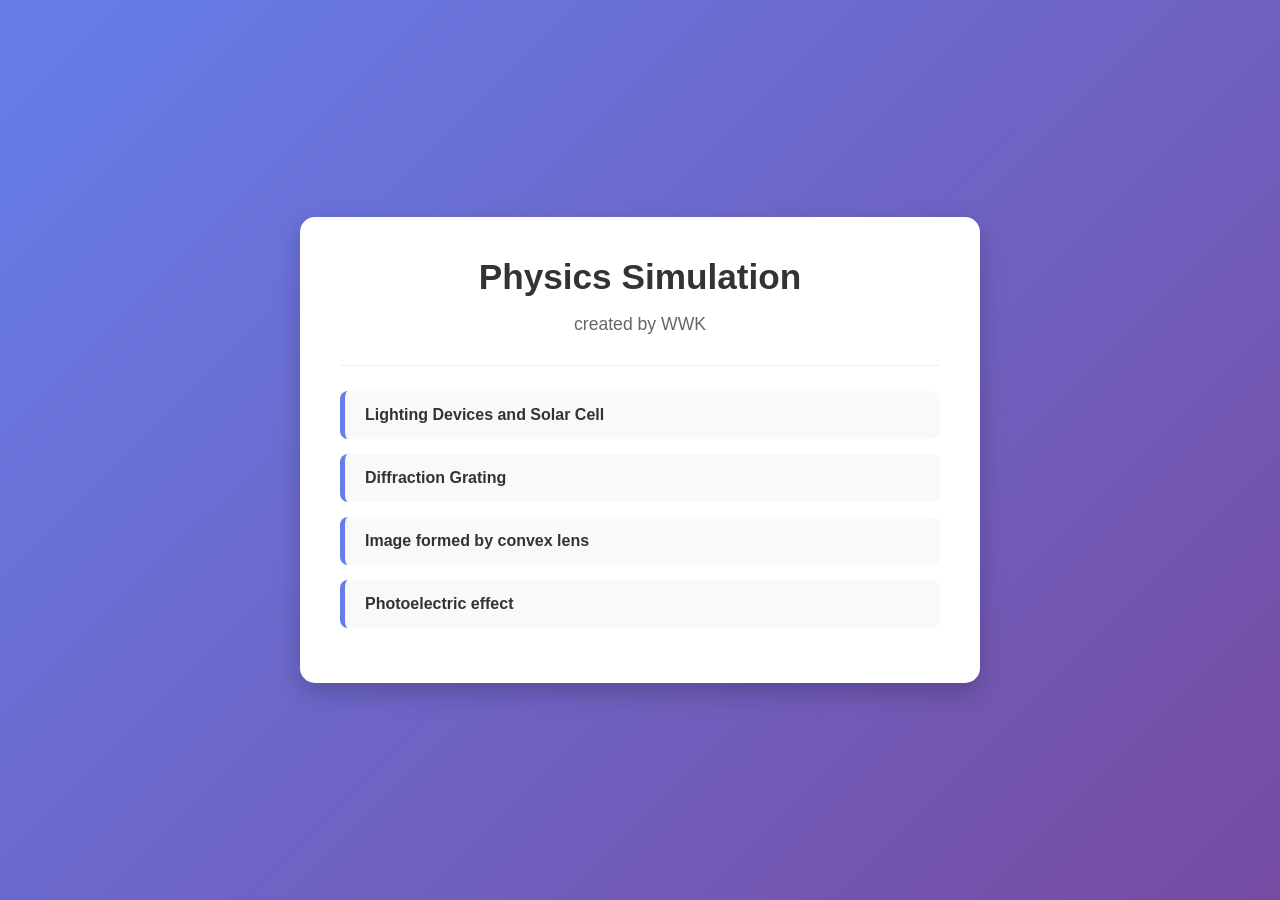
==== index.html @ 0471725a "Add lighting devices simulation to homepage" ====
<!DOCTYPE html>
<html>
<head>
    <meta charset="UTF-8">
    <meta name="viewport" content="width=device-width, initial-scale=1.0">
    <title>Physics Simulation by WWK</title>
    <style>
        /* 1. GLOBAL STYLES: Sets the font and background */
        body {
            font-family: 'Segoe UI', Tahoma, Geneva, Verdana, sans-serif; /* Modern font */
            margin: 0;
            padding: 0;
            /* A professional gradient background (Blue to Purple) */
            background: linear-gradient(135deg, #667eea 0%, #764ba2 100%);
            min-height: 100vh; /* Ensures bg covers whole screen */
            display: flex;
            justify-content: center;
            align-items: center;
        }

        /* 2. THE CONTAINER: The white box in the middle */
        .container {
            background-color: #ffffff;
            width: 90%;
            max-width: 600px; /* Keeps it from getting too wide on big screens */
            padding: 40px;
            border-radius: 15px; /* Rounded corners */
            box-shadow: 0 10px 25px rgba(0,0,0,0.2); /* Drop shadow for depth */
            text-align: center;
        }

        /* 3. TYPOGRAPHY */
        h1 {
            color: #333;
            margin-top: 0;
            font-size: 2.2em;
            margin-bottom: 10px;
        }
        
        .subtitle {
            color: #666;
            font-size: 1.1em;
            margin-bottom: 30px;
        }

        /* 4. BUTTON LINKS: Making the links look professional */
        .link-card {
            display: block; /* Makes the whole area clickable */
            background-color: #f8f9fa; /* Light grey background */
            color: #333; /* Dark text */
            padding: 15px 20px;
            margin-bottom: 15px;
            border-radius: 8px;
            text-decoration: none; /* Removes the underline */
            font-weight: 600;
            transition: all 0.3s ease; /* Smooth animation */
            border-left: 5px solid #667eea; /* A colorful accent strip on the left */
            text-align: left;
        }

        /* 5. HOVER EFFECT: What happens when mouse goes over link */
        .link-card:hover {
            background-color: #667eea; /* Turns blue/purple */
            color: white; /* Text turns white */
            transform: translateY(-3px); /* Moves up slightly */
            box-shadow: 0 5px 15px rgba(102, 126, 234, 0.4);
        }

        /* Optional: Style for a banner image */
        .banner-img {
            width: 100%;
            border-radius: 10px;
            margin-bottom: 20px;
        }
    </style>
</head>
<body>

    <div class="container">
        <h1>Physics Simulation</h1>
        <p class="subtitle">created by WWK</p>
        
        <hr style="border: 0; height: 1px; background: #eee; margin-bottom: 25px;">


        <a href="HKDSE_Electric_Light_Lab.html" class="link-card">
            Lighting Devices and Solar Cell
        </a>

        <a href="WWK_Diffraction-Grating.html" class="link-card">
            Diffraction Grating
        </a>
        
        <a href="WWK_Image-formed-by-convex lens.html" class="link-card">
            Image formed by convex lens
        </a>

        <a href="WWK_Photoelectric effect.html" class="link-card">
            Photoelectric effect
        </a>
           </div>

</body>
</html>
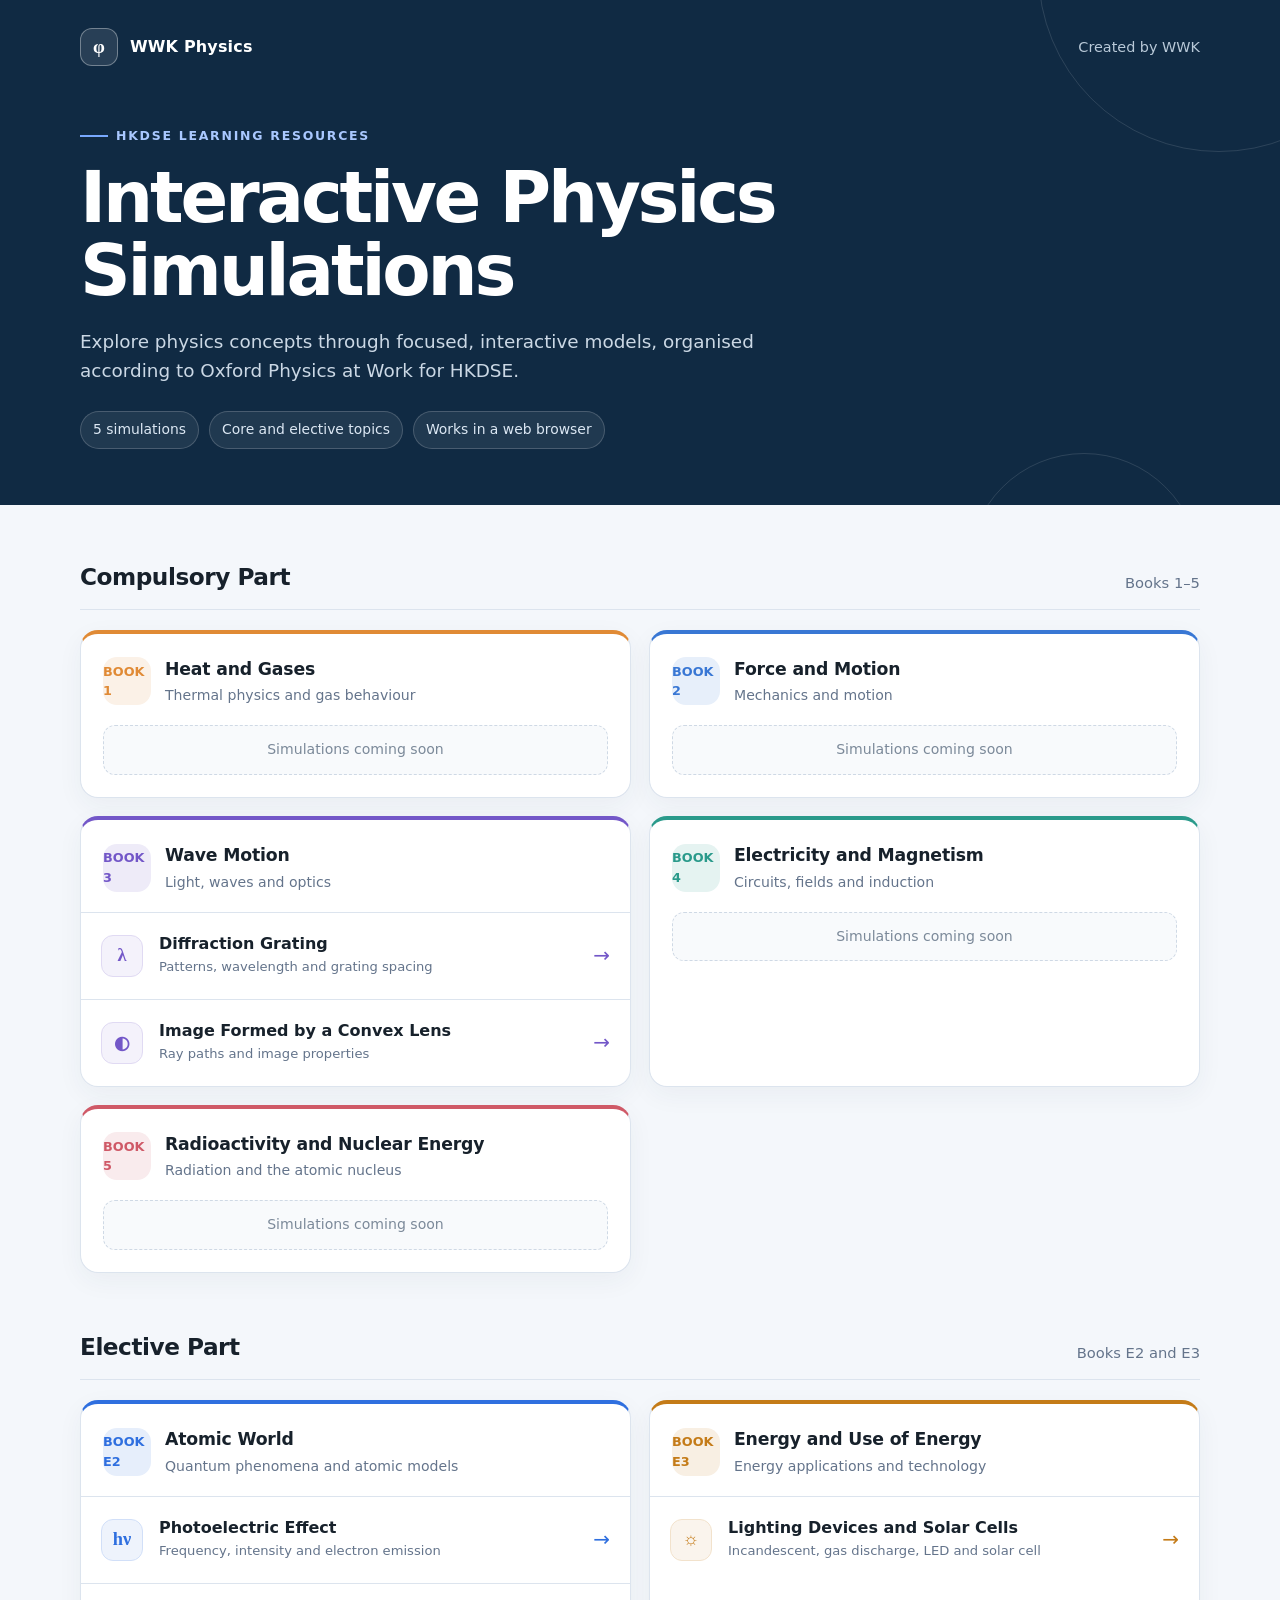
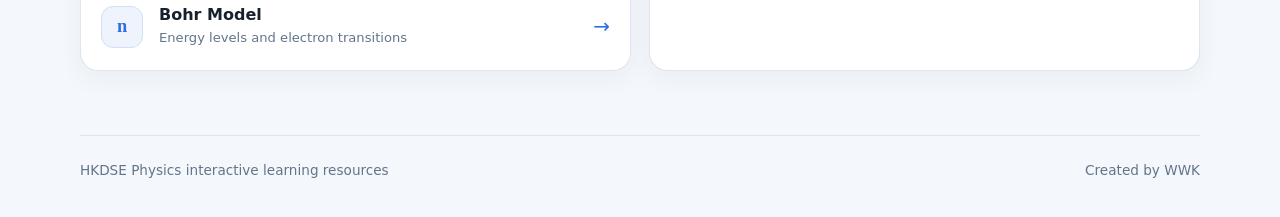
==== commit 22f8531e: "Redesign homepage and organise simulations by HKDSE book" ====
--- a/index.html
+++ b/index.html
@@ -1,104 +1,379 @@
-<!DOCTYPE html>
-<html>
+<!doctype html>
+<html lang="en">
 <head>
-    <meta charset="UTF-8">
-    <meta name="viewport" content="width=device-width, initial-scale=1.0">
-    <title>Physics Simulation by WWK</title>
-    <style>
-        /* 1. GLOBAL STYLES: Sets the font and background */
-        body {
-            font-family: 'Segoe UI', Tahoma, Geneva, Verdana, sans-serif; /* Modern font */
-            margin: 0;
-            padding: 0;
-            /* A professional gradient background (Blue to Purple) */
-            background: linear-gradient(135deg, #667eea 0%, #764ba2 100%);
-            min-height: 100vh; /* Ensures bg covers whole screen */
-            display: flex;
-            justify-content: center;
-            align-items: center;
-        }
-
-        /* 2. THE CONTAINER: The white box in the middle */
-        .container {
-            background-color: #ffffff;
-            width: 90%;
-            max-width: 600px; /* Keeps it from getting too wide on big screens */
-            padding: 40px;
-            border-radius: 15px; /* Rounded corners */
-            box-shadow: 0 10px 25px rgba(0,0,0,0.2); /* Drop shadow for depth */
-            text-align: center;
-        }
-
-        /* 3. TYPOGRAPHY */
-        h1 {
-            color: #333;
-            margin-top: 0;
-            font-size: 2.2em;
-            margin-bottom: 10px;
-        }
-        
-        .subtitle {
-            color: #666;
-            font-size: 1.1em;
-            margin-bottom: 30px;
-        }
-
-        /* 4. BUTTON LINKS: Making the links look professional */
-        .link-card {
-            display: block; /* Makes the whole area clickable */
-            background-color: #f8f9fa; /* Light grey background */
-            color: #333; /* Dark text */
-            padding: 15px 20px;
-            margin-bottom: 15px;
-            border-radius: 8px;
-            text-decoration: none; /* Removes the underline */
-            font-weight: 600;
-            transition: all 0.3s ease; /* Smooth animation */
-            border-left: 5px solid #667eea; /* A colorful accent strip on the left */
-            text-align: left;
-        }
-
-        /* 5. HOVER EFFECT: What happens when mouse goes over link */
-        .link-card:hover {
-            background-color: #667eea; /* Turns blue/purple */
-            color: white; /* Text turns white */
-            transform: translateY(-3px); /* Moves up slightly */
-            box-shadow: 0 5px 15px rgba(102, 126, 234, 0.4);
-        }
-
-        /* Optional: Style for a banner image */
-        .banner-img {
-            width: 100%;
-            border-radius: 10px;
-            margin-bottom: 20px;
-        }
-    </style>
+  <meta charset="utf-8">
+  <meta name="viewport" content="width=device-width, initial-scale=1">
+  <meta name="description" content="Interactive simulations organised according to Oxford Physics at Work for HKDSE.">
+  <meta name="theme-color" content="#102a43">
+  <title>HKDSE Physics Simulations | WWK</title>
+  <style>
+    :root {
+      --navy: #102a43;
+      --blue: #2f6fdf;
+      --ink: #17212b;
+      --muted: #64748b;
+      --line: #dce4ee;
+      --paper: #ffffff;
+      --background: #f4f7fb;
+      --soft-blue: #edf4ff;
+      --radius: 18px;
+    }
+
+    * { box-sizing: border-box; }
+
+    html { scroll-behavior: smooth; }
+
+    body {
+      margin: 0;
+      background: var(--background);
+      color: var(--ink);
+      font-family: Inter, ui-sans-serif, system-ui, -apple-system, BlinkMacSystemFont, "Segoe UI", sans-serif;
+      line-height: 1.55;
+    }
+
+    a { color: inherit; }
+
+    .hero {
+      position: relative;
+      overflow: hidden;
+      background: var(--navy);
+      color: white;
+    }
+
+    .hero::before,
+    .hero::after {
+      content: "";
+      position: absolute;
+      border: 1px solid rgba(255,255,255,.12);
+      border-radius: 50%;
+    }
+
+    .hero::before { width: 360px; height: 360px; right: -120px; top: -210px; }
+    .hero::after { width: 230px; height: 230px; right: 80px; bottom: -180px; }
+
+    .hero-inner,
+    main,
+    footer {
+      width: min(1120px, calc(100% - 40px));
+      margin-inline: auto;
+    }
+
+    .hero-inner { position: relative; padding: 28px 0 56px; }
+
+    .topbar {
+      display: flex;
+      align-items: center;
+      justify-content: space-between;
+      gap: 20px;
+      margin-bottom: 54px;
+    }
+
+    .brand {
+      display: flex;
+      align-items: center;
+      gap: 12px;
+      font-weight: 750;
+      letter-spacing: .01em;
+    }
+
+    .brand-mark {
+      display: grid;
+      width: 38px;
+      height: 38px;
+      place-items: center;
+      border: 1px solid rgba(255,255,255,.35);
+      border-radius: 12px;
+      background: rgba(255,255,255,.1);
+      font: 700 19px Georgia, serif;
+    }
+
+    .author { color: #b9c9d8; font-size: .9rem; }
+
+    .eyebrow {
+      display: inline-flex;
+      align-items: center;
+      gap: 8px;
+      margin: 0 0 16px;
+      color: #a9c8ff;
+      font-size: .78rem;
+      font-weight: 800;
+      letter-spacing: .14em;
+      text-transform: uppercase;
+    }
+
+    .eyebrow::before {
+      content: "";
+      width: 28px;
+      height: 2px;
+      background: #78a9ff;
+    }
+
+    h1 {
+      max-width: 720px;
+      margin: 0;
+      font-size: clamp(2.25rem, 6vw, 4.4rem);
+      line-height: 1.04;
+      letter-spacing: -.045em;
+    }
+
+    .intro {
+      max-width: 680px;
+      margin: 20px 0 0;
+      color: #cbd8e5;
+      font-size: clamp(1rem, 2vw, 1.15rem);
+    }
+
+    .summary {
+      display: flex;
+      flex-wrap: wrap;
+      gap: 10px;
+      margin-top: 26px;
+    }
+
+    .summary span {
+      padding: 7px 12px;
+      border: 1px solid rgba(255,255,255,.18);
+      border-radius: 999px;
+      background: rgba(255,255,255,.07);
+      color: #dce8f4;
+      font-size: .87rem;
+    }
+
+    main { padding: 54px 0 64px; }
+
+    .part + .part { margin-top: 56px; }
+
+    .part-heading {
+      display: flex;
+      align-items: end;
+      justify-content: space-between;
+      gap: 20px;
+      margin-bottom: 20px;
+      padding-bottom: 14px;
+      border-bottom: 1px solid var(--line);
+    }
+
+    .part-heading h2 { margin: 0; font-size: 1.45rem; letter-spacing: -.02em; }
+    .part-heading p { margin: 0; color: var(--muted); font-size: .92rem; }
+
+    .book-grid {
+      display: grid;
+      grid-template-columns: repeat(2, minmax(0, 1fr));
+      gap: 18px;
+    }
+
+    .book {
+      --accent: #8091a5;
+      overflow: hidden;
+      border: 1px solid var(--line);
+      border-top: 4px solid var(--accent);
+      border-radius: var(--radius);
+      background: var(--paper);
+      box-shadow: 0 8px 26px rgba(37, 56, 88, .05);
+    }
+
+    .book[data-book="1"] { --accent: #e08a35; }
+    .book[data-book="2"] { --accent: #3977d4; }
+    .book[data-book="3"] { --accent: #7357c8; }
+    .book[data-book="4"] { --accent: #2a9a8b; }
+    .book[data-book="5"] { --accent: #cf5967; }
+    .book[data-book="E2"] { --accent: #2f6fdf; }
+    .book[data-book="E3"] { --accent: #c47b18; }
+
+    .book-head {
+      display: flex;
+      align-items: center;
+      gap: 14px;
+      padding: 22px 22px 18px;
+    }
+
+    .book-code {
+      display: grid;
+      flex: 0 0 48px;
+      height: 48px;
+      place-items: center;
+      border-radius: 14px;
+      background: color-mix(in srgb, var(--accent) 12%, white);
+      color: var(--accent);
+      font-size: .8rem;
+      font-weight: 850;
+    }
+
+    .book-title { min-width: 0; }
+    .book-title h3 { margin: 0; font-size: 1.08rem; letter-spacing: -.01em; }
+    .book-title p { margin: 3px 0 0; color: var(--muted); font-size: .88rem; }
+
+    .sim-list { display: grid; gap: 1px; background: var(--line); border-top: 1px solid var(--line); }
+
+    .simulation {
+      display: grid;
+      grid-template-columns: 44px 1fr auto;
+      align-items: center;
+      gap: 14px;
+      min-height: 86px;
+      padding: 15px 20px;
+      background: white;
+      text-decoration: none;
+      transition: background .18s ease, color .18s ease;
+    }
+
+    .simulation:hover,
+    .simulation:focus-visible { background: var(--soft-blue); outline: none; }
+
+    .sim-icon {
+      display: grid;
+      width: 42px;
+      height: 42px;
+      place-items: center;
+      border: 1px solid color-mix(in srgb, var(--accent) 22%, white);
+      border-radius: 12px;
+      background: color-mix(in srgb, var(--accent) 8%, white);
+      color: var(--accent);
+      font: 700 1.15rem Georgia, serif;
+    }
+
+    .sim-name { display: block; font-weight: 720; line-height: 1.3; }
+    .sim-note { display: block; margin-top: 3px; color: var(--muted); font-size: .82rem; }
+    .arrow { color: var(--accent); font-size: 1.25rem; transition: transform .18s ease; }
+    .simulation:hover .arrow { transform: translateX(3px); }
+
+    .empty {
+      margin: 0 22px 22px;
+      padding: 13px 15px;
+      border: 1px dashed #cfd9e5;
+      border-radius: 12px;
+      background: #f8fafc;
+      color: #7b8999;
+      font-size: .88rem;
+      text-align: center;
+    }
+
+    footer {
+      display: flex;
+      justify-content: space-between;
+      gap: 20px;
+      padding: 24px 0 36px;
+      border-top: 1px solid var(--line);
+      color: var(--muted);
+      font-size: .85rem;
+    }
+
+    @media (max-width: 720px) {
+      .hero-inner, main, footer { width: min(100% - 28px, 1120px); }
+      .hero-inner { padding-bottom: 42px; }
+      .topbar { margin-bottom: 38px; }
+      .book-grid { grid-template-columns: 1fr; }
+      .part-heading { align-items: start; flex-direction: column; gap: 4px; }
+      footer { flex-direction: column; gap: 4px; }
+    }
+
+    @media (prefers-reduced-motion: reduce) {
+      * { scroll-behavior: auto !important; transition: none !important; }
+    }
+  </style>
 </head>
 <body>
-
-    <div class="container">
-        <h1>Physics Simulation</h1>
-        <p class="subtitle">created by WWK</p>
-        
-        <hr style="border: 0; height: 1px; background: #eee; margin-bottom: 25px;">
-
-
-        <a href="HKDSE_Electric_Light_Lab.html" class="link-card">
-            Lighting Devices and Solar Cell
-        </a>
-
-        <a href="WWK_Diffraction-Grating.html" class="link-card">
-            Diffraction Grating
-        </a>
-        
-        <a href="WWK_Image-formed-by-convex lens.html" class="link-card">
-            Image formed by convex lens
-        </a>
-
-        <a href="WWK_Photoelectric effect.html" class="link-card">
-            Photoelectric effect
-        </a>
-           </div>
-
+  <header class="hero">
+    <div class="hero-inner">
+      <div class="topbar">
+        <div class="brand"><span class="brand-mark">φ</span><span>WWK Physics</span></div>
+        <div class="author">Created by WWK</div>
+      </div>
+      <p class="eyebrow">HKDSE learning resources</p>
+      <h1>Interactive Physics Simulations</h1>
+      <p class="intro">Explore physics concepts through focused, interactive models, organised according to Oxford Physics at Work for HKDSE.</p>
+      <div class="summary" aria-label="Collection summary">
+        <span>5 simulations</span>
+        <span>Core and elective topics</span>
+        <span>Works in a web browser</span>
+      </div>
+    </div>
+  </header>
+
+  <main>
+    <section class="part" aria-labelledby="core-heading">
+      <div class="part-heading">
+        <h2 id="core-heading">Compulsory Part</h2>
+        <p>Books 1–5</p>
+      </div>
+      <div class="book-grid">
+        <article class="book" data-book="1">
+          <div class="book-head"><span class="book-code">BOOK 1</span><div class="book-title"><h3>Heat and Gases</h3><p>Thermal physics and gas behaviour</p></div></div>
+          <p class="empty">Simulations coming soon</p>
+        </article>
+
+        <article class="book" data-book="2">
+          <div class="book-head"><span class="book-code">BOOK 2</span><div class="book-title"><h3>Force and Motion</h3><p>Mechanics and motion</p></div></div>
+          <p class="empty">Simulations coming soon</p>
+        </article>
+
+        <article class="book" data-book="3">
+          <div class="book-head"><span class="book-code">BOOK 3</span><div class="book-title"><h3>Wave Motion</h3><p>Light, waves and optics</p></div></div>
+          <div class="sim-list">
+            <a class="simulation" href="WWK_Diffraction-Grating.html">
+              <span class="sim-icon" aria-hidden="true">λ</span>
+              <span><span class="sim-name">Diffraction Grating</span><span class="sim-note">Patterns, wavelength and grating spacing</span></span>
+              <span class="arrow" aria-hidden="true">→</span>
+            </a>
+            <a class="simulation" href="WWK_Image-formed-by-convex%20lens.html">
+              <span class="sim-icon" aria-hidden="true">◐</span>
+              <span><span class="sim-name">Image Formed by a Convex Lens</span><span class="sim-note">Ray paths and image properties</span></span>
+              <span class="arrow" aria-hidden="true">→</span>
+            </a>
+          </div>
+        </article>
+
+        <article class="book" data-book="4">
+          <div class="book-head"><span class="book-code">BOOK 4</span><div class="book-title"><h3>Electricity and Magnetism</h3><p>Circuits, fields and induction</p></div></div>
+          <p class="empty">Simulations coming soon</p>
+        </article>
+
+        <article class="book" data-book="5">
+          <div class="book-head"><span class="book-code">BOOK 5</span><div class="book-title"><h3>Radioactivity and Nuclear Energy</h3><p>Radiation and the atomic nucleus</p></div></div>
+          <p class="empty">Simulations coming soon</p>
+        </article>
+      </div>
+    </section>
+
+    <section class="part" aria-labelledby="elective-heading">
+      <div class="part-heading">
+        <h2 id="elective-heading">Elective Part</h2>
+        <p>Books E2 and E3</p>
+      </div>
+      <div class="book-grid">
+        <article class="book" data-book="E2">
+          <div class="book-head"><span class="book-code">BOOK E2</span><div class="book-title"><h3>Atomic World</h3><p>Quantum phenomena and atomic models</p></div></div>
+          <div class="sim-list">
+            <a class="simulation" href="WWK_Photoelectric%20effect.html">
+              <span class="sim-icon" aria-hidden="true">hν</span>
+              <span><span class="sim-name">Photoelectric Effect</span><span class="sim-note">Frequency, intensity and electron emission</span></span>
+              <span class="arrow" aria-hidden="true">→</span>
+            </a>
+            <a class="simulation" href="WWK_Bohr%20model.html">
+              <span class="sim-icon" aria-hidden="true">n</span>
+              <span><span class="sim-name">Bohr Model</span><span class="sim-note">Energy levels and electron transitions</span></span>
+              <span class="arrow" aria-hidden="true">→</span>
+            </a>
+          </div>
+        </article>
+
+        <article class="book" data-book="E3">
+          <div class="book-head"><span class="book-code">BOOK E3</span><div class="book-title"><h3>Energy and Use of Energy</h3><p>Energy applications and technology</p></div></div>
+          <div class="sim-list">
+            <a class="simulation" href="HKDSE_Electric_Light_Lab.html">
+              <span class="sim-icon" aria-hidden="true">☼</span>
+              <span><span class="sim-name">Lighting Devices and Solar Cells</span><span class="sim-note">Incandescent, gas discharge, LED and solar cell</span></span>
+              <span class="arrow" aria-hidden="true">→</span>
+            </a>
+          </div>
+        </article>
+      </div>
+    </section>
+  </main>
+
+  <footer>
+    <span>HKDSE Physics interactive learning resources</span>
+    <span>Created by WWK</span>
+  </footer>
 </body>
 </html>
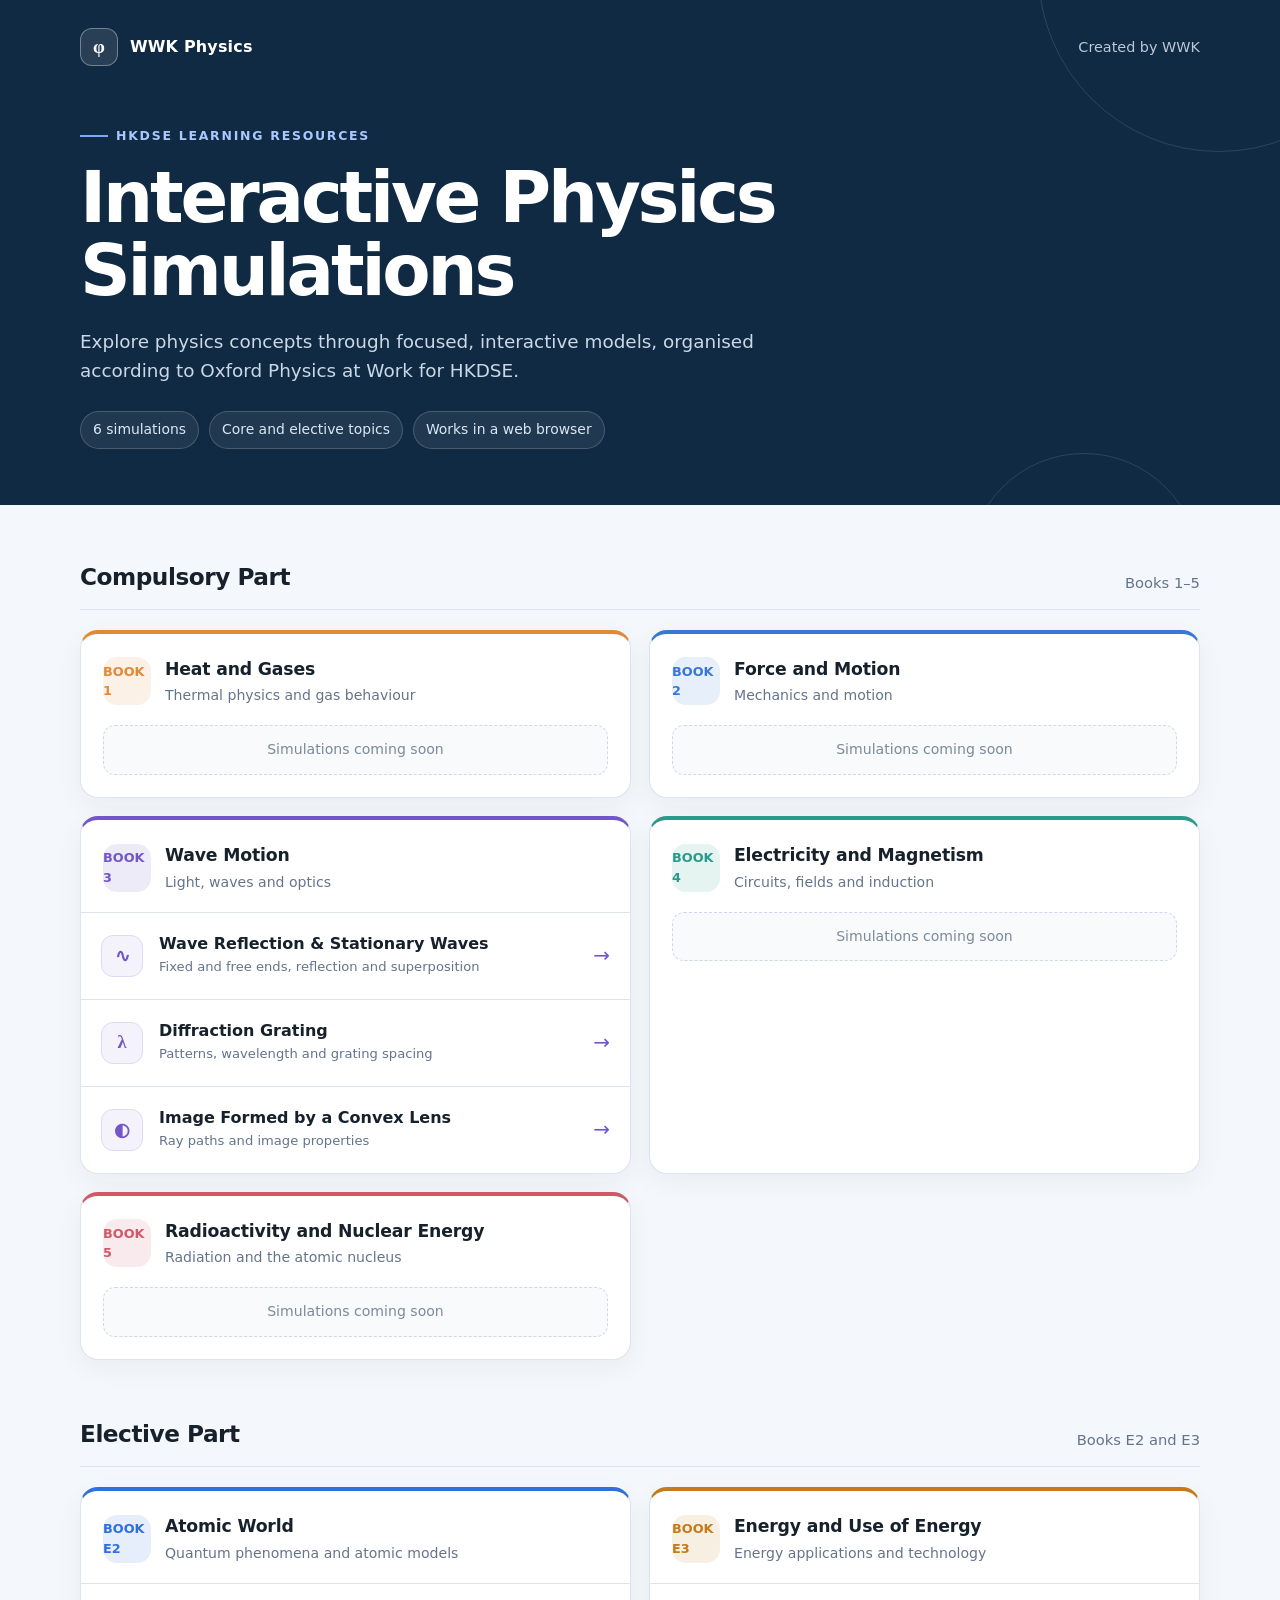
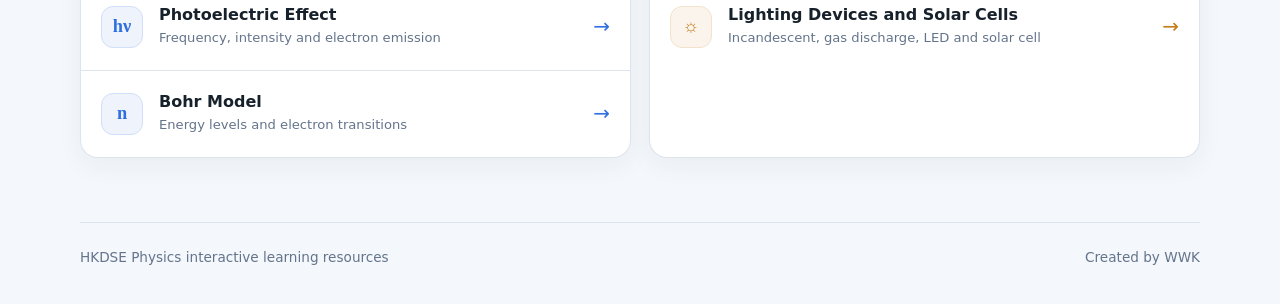
==== commit c6cbb5b5: "Link wave reflection and stationary waves under Wave Motion" ====
--- a/index.html
+++ b/index.html
@@ -283,7 +283,7 @@
       <h1>Interactive Physics Simulations</h1>
       <p class="intro">Explore physics concepts through focused, interactive models, organised according to Oxford Physics at Work for HKDSE.</p>
       <div class="summary" aria-label="Collection summary">
-        <span>5 simulations</span>
+        <span>6 simulations</span>
         <span>Core and elective topics</span>
         <span>Works in a web browser</span>
       </div>
@@ -310,6 +310,11 @@
         <article class="book" data-book="3">
           <div class="book-head"><span class="book-code">BOOK 3</span><div class="book-title"><h3>Wave Motion</h3><p>Light, waves and optics</p></div></div>
           <div class="sim-list">
+            <a class="simulation" href="WWK_Wave-Reflection-and-Stationary-Waves.html">
+              <span class="sim-icon" aria-hidden="true">∿</span>
+              <span><span class="sim-name">Wave Reflection &amp; Stationary Waves</span><span class="sim-note">Fixed and free ends, reflection and superposition</span></span>
+              <span class="arrow" aria-hidden="true">→</span>
+            </a>
             <a class="simulation" href="WWK_Diffraction-Grating.html">
               <span class="sim-icon" aria-hidden="true">λ</span>
               <span><span class="sim-name">Diffraction Grating</span><span class="sim-note">Patterns, wavelength and grating spacing</span></span>
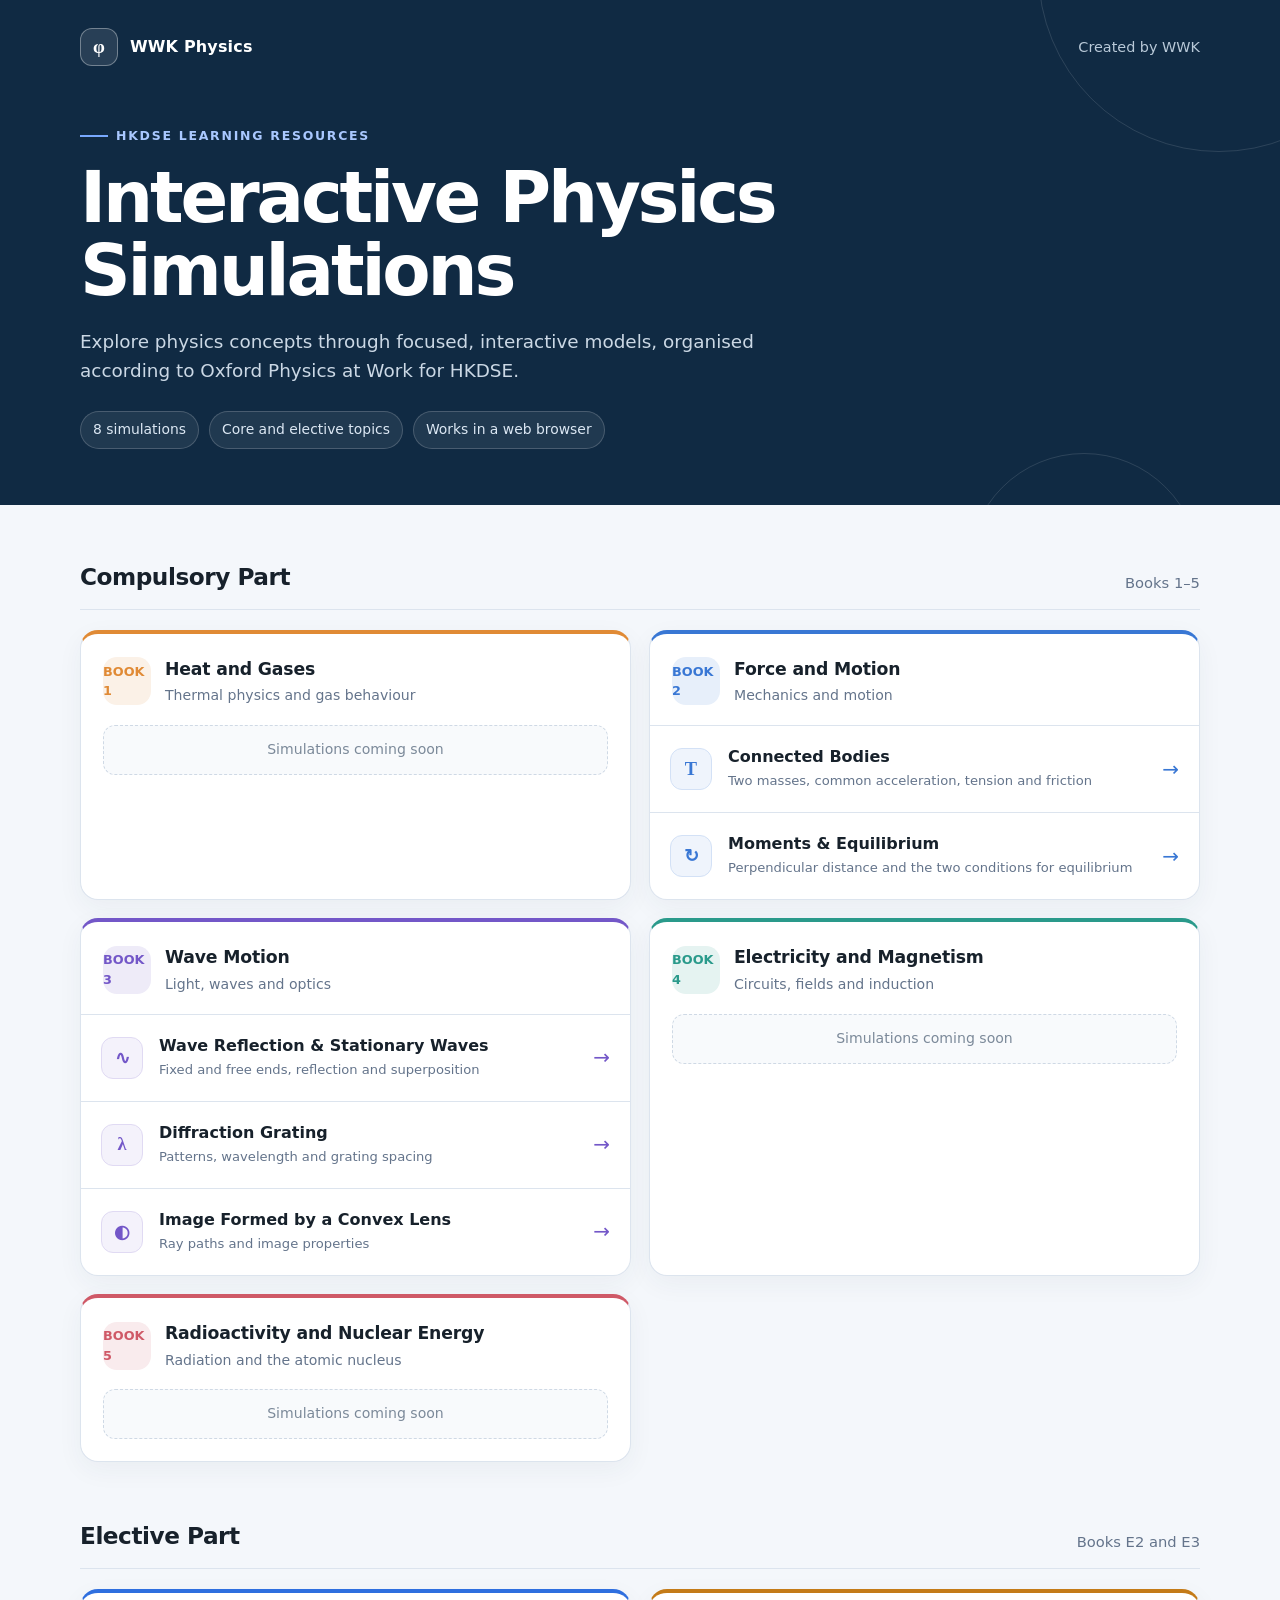
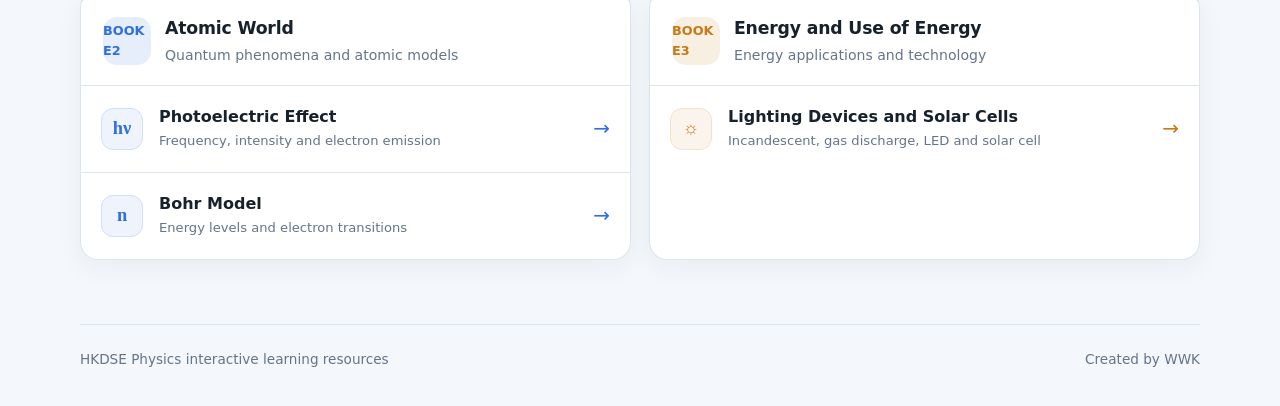
==== commit ab62438c: "Add F.4 connected bodies and moments simulations to Book 2" ====
--- a/index.html
+++ b/index.html
@@ -283,7 +283,7 @@
       <h1>Interactive Physics Simulations</h1>
       <p class="intro">Explore physics concepts through focused, interactive models, organised according to Oxford Physics at Work for HKDSE.</p>
       <div class="summary" aria-label="Collection summary">
-        <span>6 simulations</span>
+        <span>8 simulations</span>
         <span>Core and elective topics</span>
         <span>Works in a web browser</span>
       </div>
@@ -304,7 +304,18 @@
 
         <article class="book" data-book="2">
           <div class="book-head"><span class="book-code">BOOK 2</span><div class="book-title"><h3>Force and Motion</h3><p>Mechanics and motion</p></div></div>
-          <p class="empty">Simulations coming soon</p>
+          <div class="sim-list">
+            <a class="simulation" href="WWK_Connected-Bodies.html">
+              <span class="sim-icon" aria-hidden="true">T</span>
+              <span><span class="sim-name">Connected Bodies</span><span class="sim-note">Two masses, common acceleration, tension and friction</span></span>
+              <span class="arrow" aria-hidden="true">→</span>
+            </a>
+            <a class="simulation" href="WWK_Moments-and-Equilibrium.html">
+              <span class="sim-icon" aria-hidden="true">↻</span>
+              <span><span class="sim-name">Moments &amp; Equilibrium</span><span class="sim-note">Perpendicular distance and the two conditions for equilibrium</span></span>
+              <span class="arrow" aria-hidden="true">→</span>
+            </a>
+          </div>
         </article>
 
         <article class="book" data-book="3">
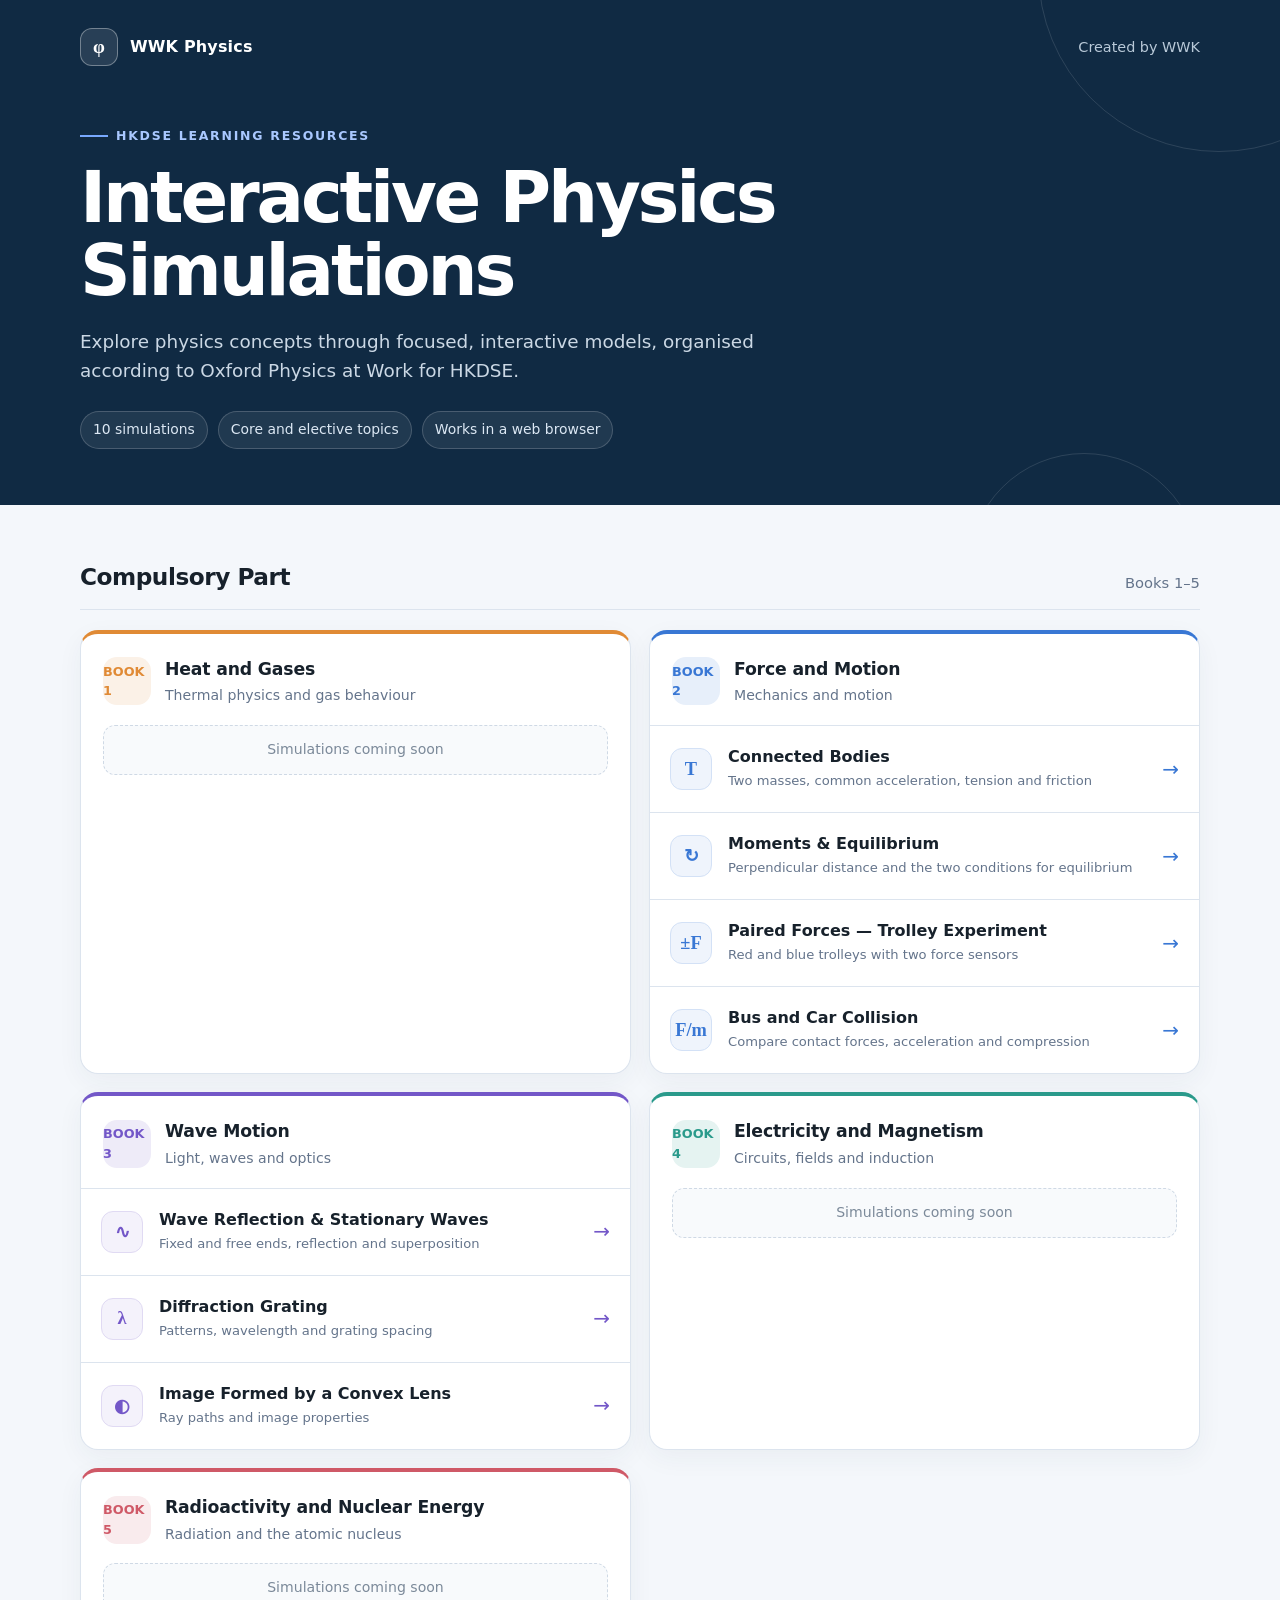
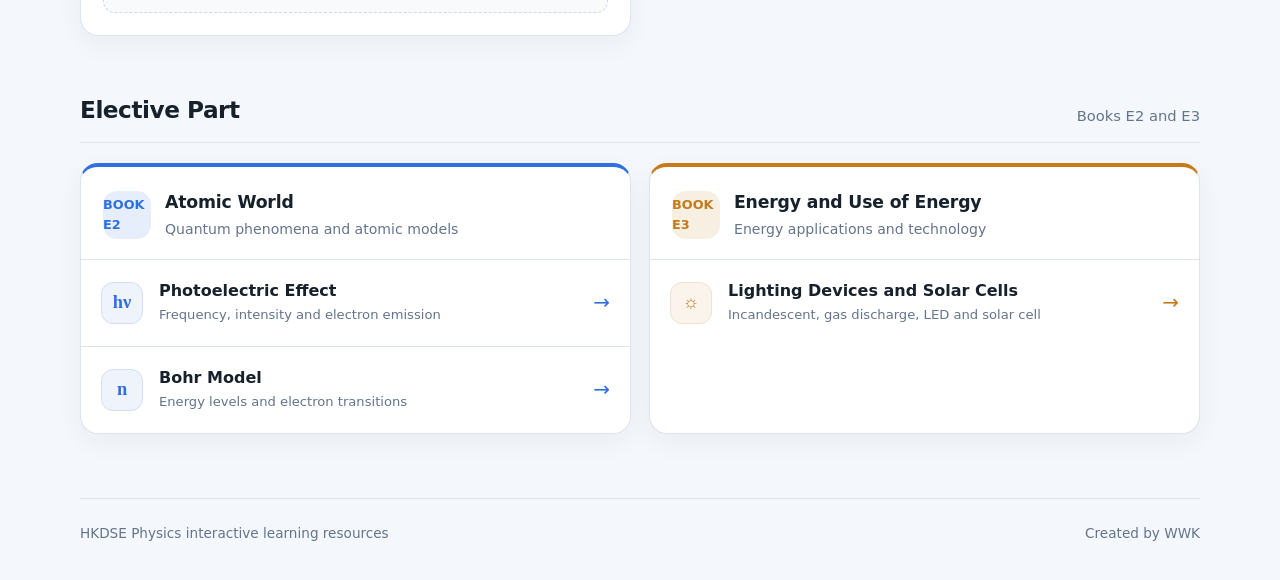
==== commit f9c66065: "Add paired-force trolley experiment and bus–car collision demonstrations" ====
--- a/index.html
+++ b/index.html
@@ -283,7 +283,7 @@
       <h1>Interactive Physics Simulations</h1>
       <p class="intro">Explore physics concepts through focused, interactive models, organised according to Oxford Physics at Work for HKDSE.</p>
       <div class="summary" aria-label="Collection summary">
-        <span>8 simulations</span>
+        <span>10 simulations</span>
         <span>Core and elective topics</span>
         <span>Works in a web browser</span>
       </div>
@@ -313,6 +313,16 @@
             <a class="simulation" href="WWK_Moments-and-Equilibrium.html">
               <span class="sim-icon" aria-hidden="true">↻</span>
               <span><span class="sim-name">Moments &amp; Equilibrium</span><span class="sim-note">Perpendicular distance and the two conditions for equilibrium</span></span>
+              <span class="arrow" aria-hidden="true">→</span>
+            </a>
+            <a class="simulation" href="WWK_Paired-Forces.html">
+              <span class="sim-icon" aria-hidden="true">±F</span>
+              <span><span class="sim-name">Paired Forces — Trolley Experiment</span><span class="sim-note">Red and blue trolleys with two force sensors</span></span>
+              <span class="arrow" aria-hidden="true">→</span>
+            </a>
+            <a class="simulation" href="WWK_Bus-and-Car-Collision.html">
+              <span class="sim-icon" aria-hidden="true">F/m</span>
+              <span><span class="sim-name">Bus and Car Collision</span><span class="sim-note">Compare contact forces, acceleration and compression</span></span>
               <span class="arrow" aria-hidden="true">→</span>
             </a>
           </div>
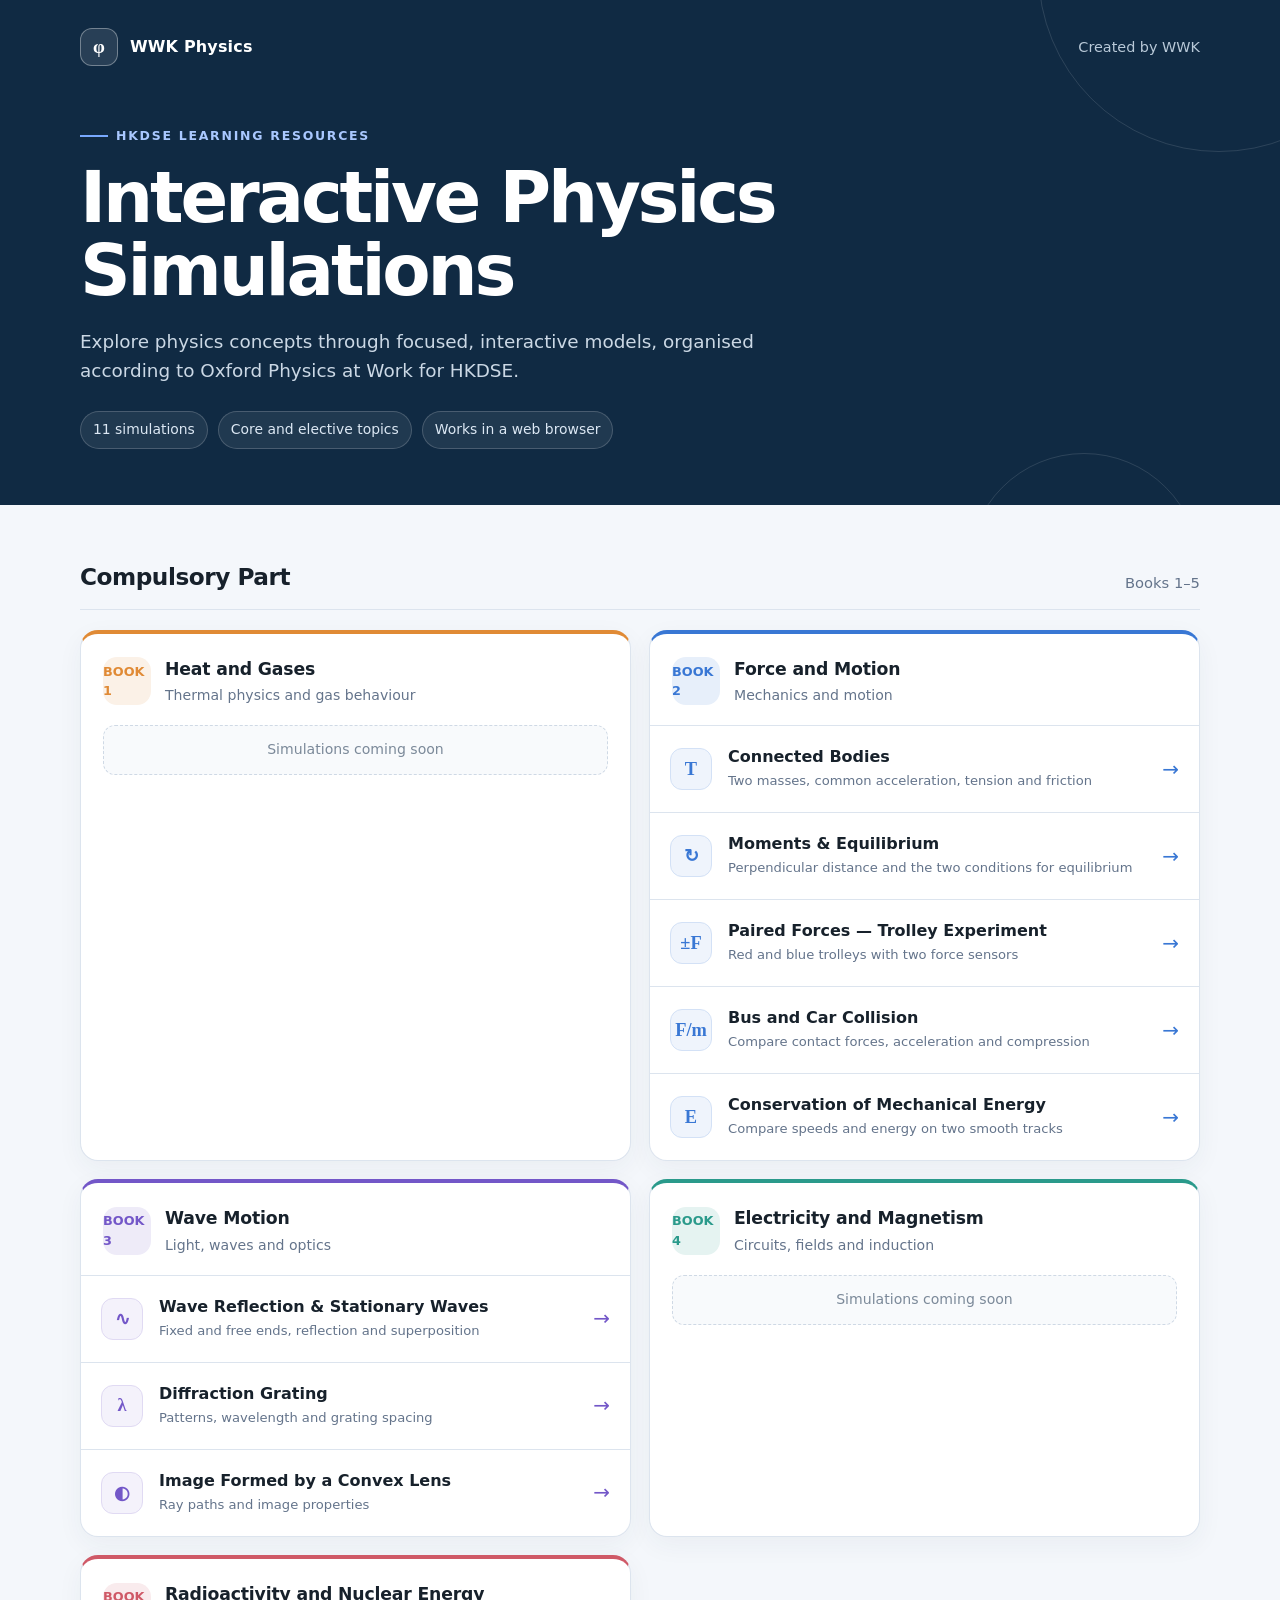
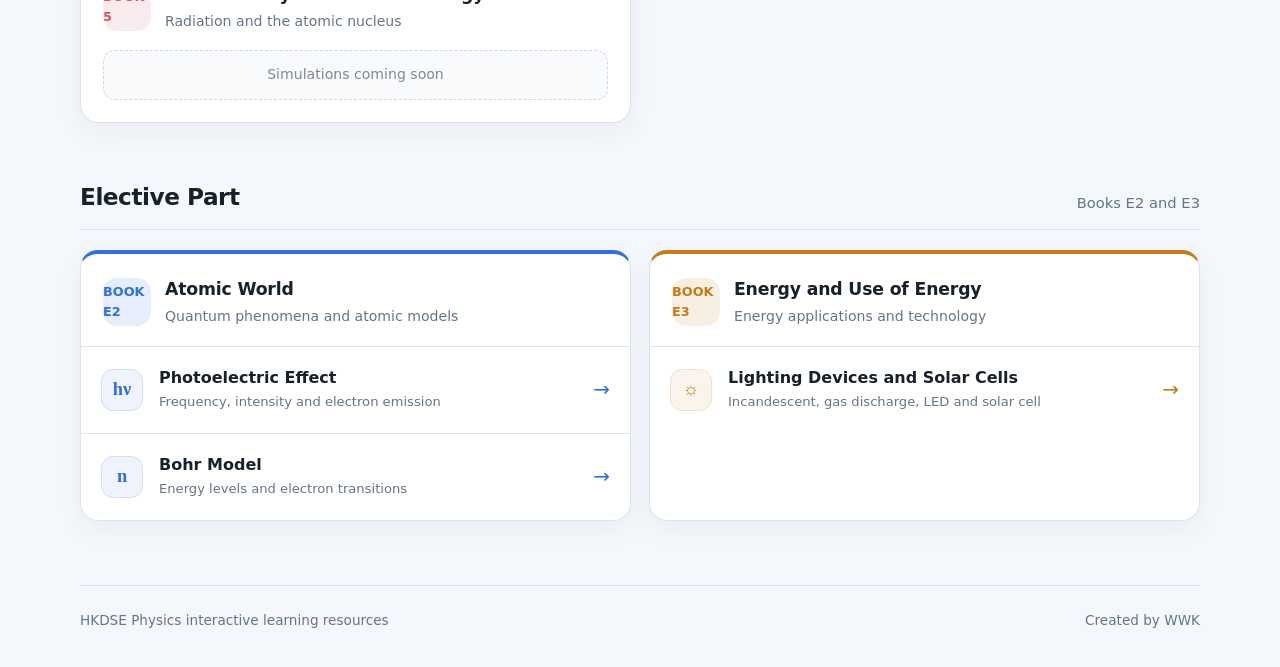
==== commit d58e8bb8: "Add conservation of mechanical energy simulation" ====
--- a/index.html
+++ b/index.html
@@ -283,7 +283,7 @@
       <h1>Interactive Physics Simulations</h1>
       <p class="intro">Explore physics concepts through focused, interactive models, organised according to Oxford Physics at Work for HKDSE.</p>
       <div class="summary" aria-label="Collection summary">
-        <span>10 simulations</span>
+        <span>11 simulations</span>
         <span>Core and elective topics</span>
         <span>Works in a web browser</span>
       </div>
@@ -323,6 +323,11 @@
             <a class="simulation" href="WWK_Bus-and-Car-Collision.html">
               <span class="sim-icon" aria-hidden="true">F/m</span>
               <span><span class="sim-name">Bus and Car Collision</span><span class="sim-note">Compare contact forces, acceleration and compression</span></span>
+              <span class="arrow" aria-hidden="true">→</span>
+            </a>
+            <a class="simulation" href="WWK_Conservation-of-Mechanical-Energy.html">
+              <span class="sim-icon" aria-hidden="true">E</span>
+              <span><span class="sim-name">Conservation of Mechanical Energy</span><span class="sim-note">Compare speeds and energy on two smooth tracks</span></span>
               <span class="arrow" aria-hidden="true">→</span>
             </a>
           </div>
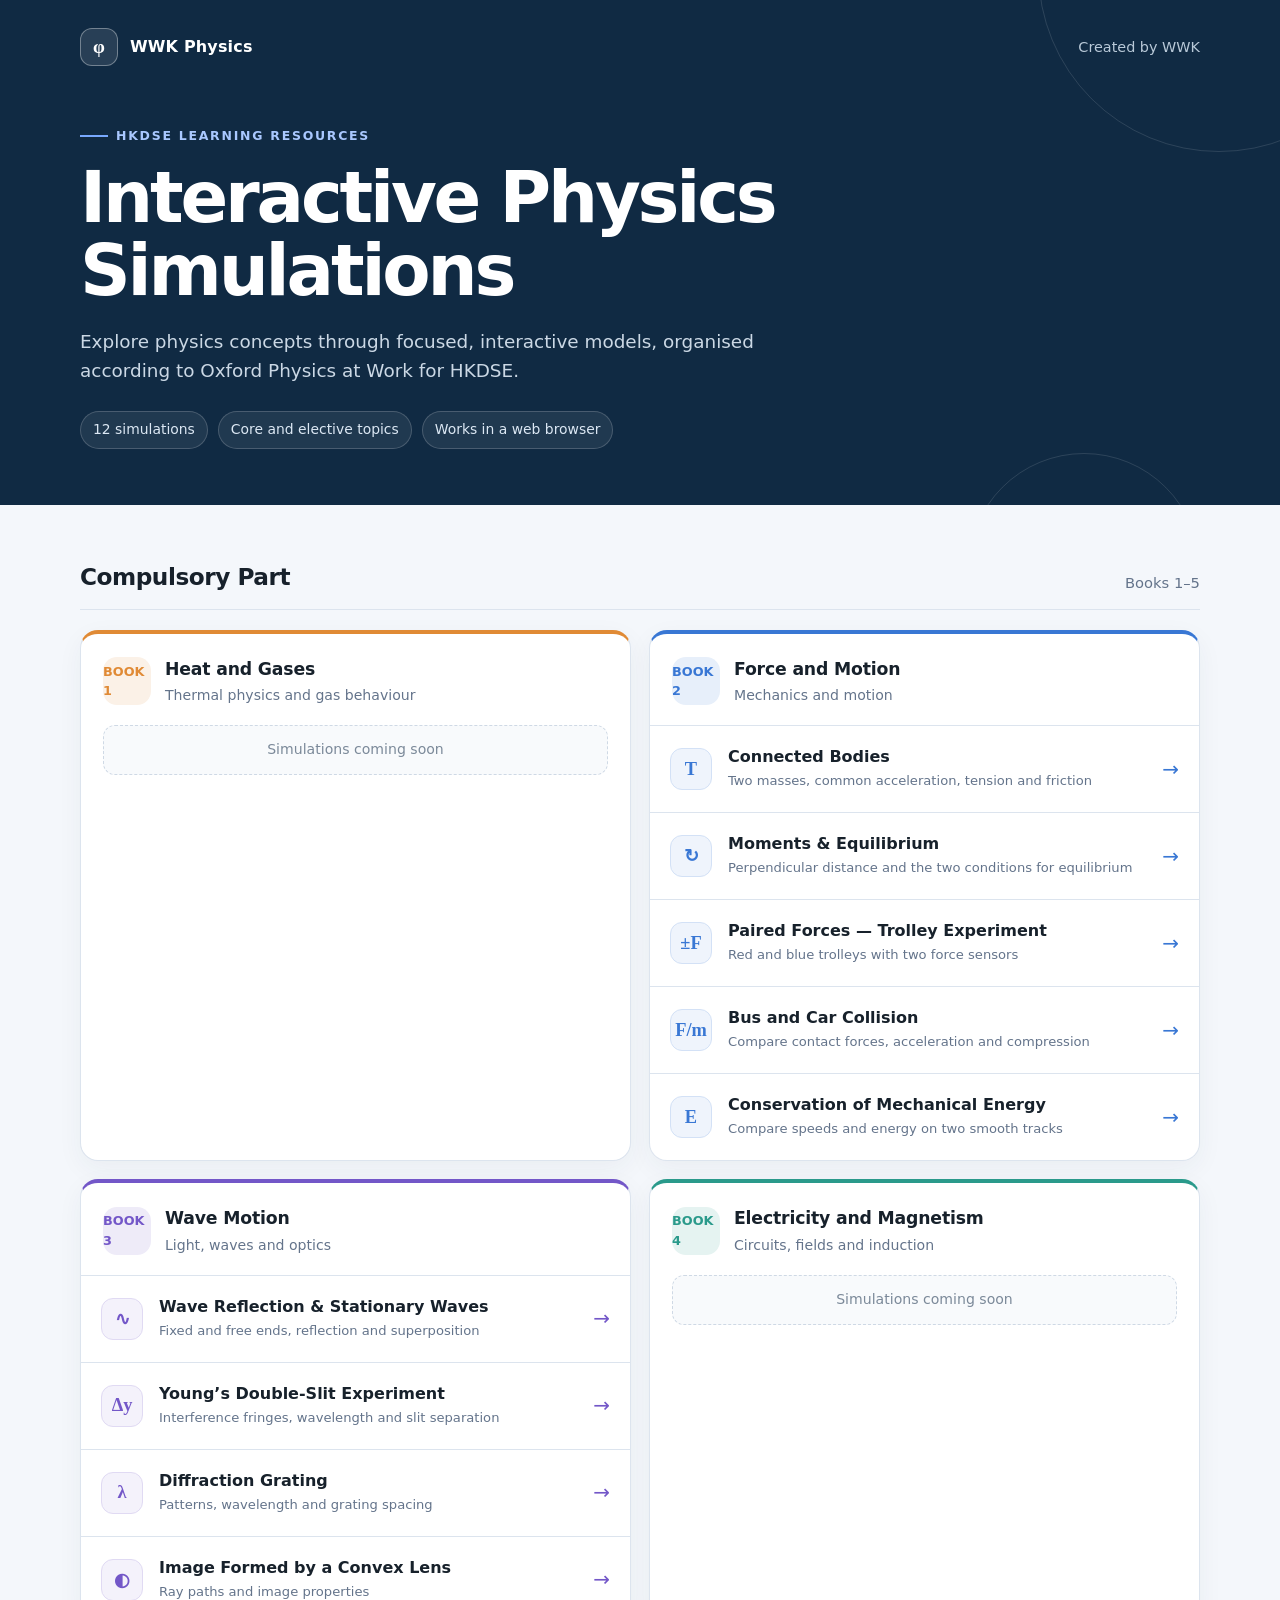
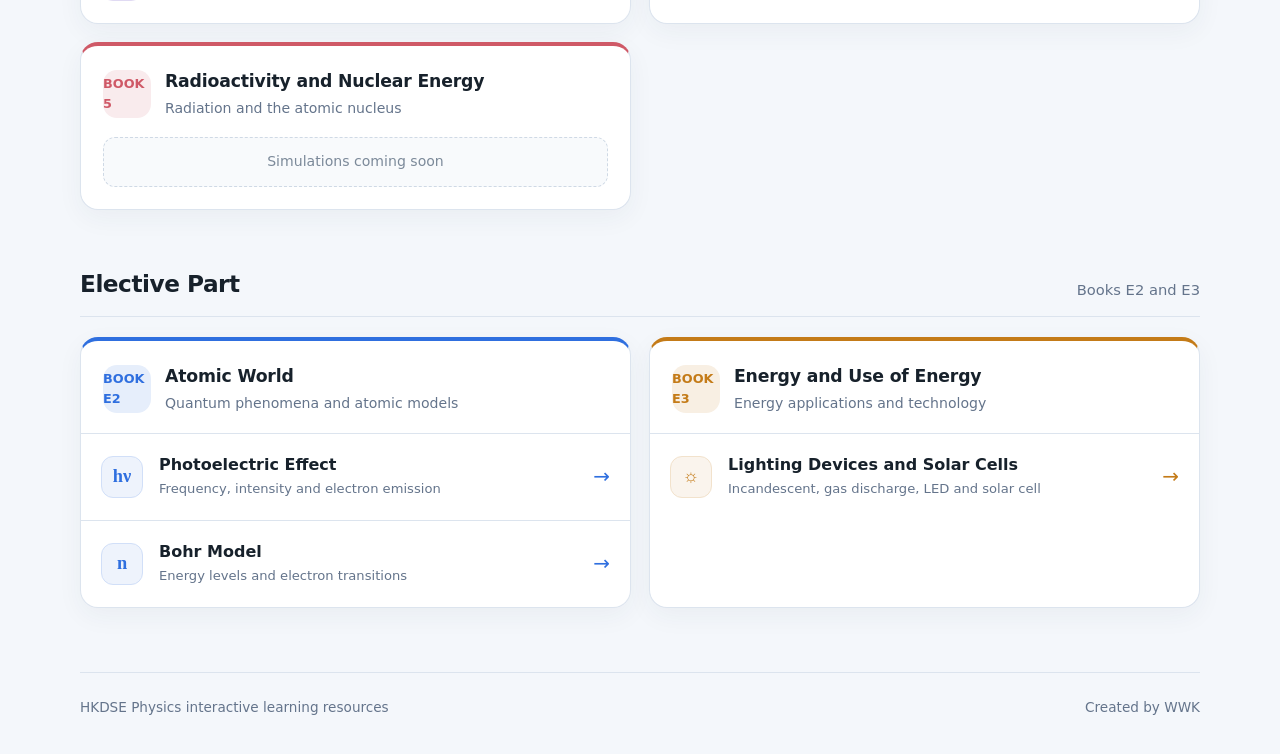
==== commit e483cd0d: "List Young’s double-slit experiment under Wave Motion" ====
--- a/index.html
+++ b/index.html
@@ -283,7 +283,7 @@
       <h1>Interactive Physics Simulations</h1>
       <p class="intro">Explore physics concepts through focused, interactive models, organised according to Oxford Physics at Work for HKDSE.</p>
       <div class="summary" aria-label="Collection summary">
-        <span>11 simulations</span>
+        <span>12 simulations</span>
         <span>Core and elective topics</span>
         <span>Works in a web browser</span>
       </div>
@@ -339,6 +339,11 @@
             <a class="simulation" href="WWK_Wave-Reflection-and-Stationary-Waves.html">
               <span class="sim-icon" aria-hidden="true">∿</span>
               <span><span class="sim-name">Wave Reflection &amp; Stationary Waves</span><span class="sim-note">Fixed and free ends, reflection and superposition</span></span>
+              <span class="arrow" aria-hidden="true">→</span>
+            </a>
+            <a class="simulation" href="WWK_Young-Double-Slit.html">
+              <span class="sim-icon" aria-hidden="true">Δy</span>
+              <span><span class="sim-name">Young’s Double-Slit Experiment</span><span class="sim-note">Interference fringes, wavelength and slit separation</span></span>
               <span class="arrow" aria-hidden="true">→</span>
             </a>
             <a class="simulation" href="WWK_Diffraction-Grating.html">
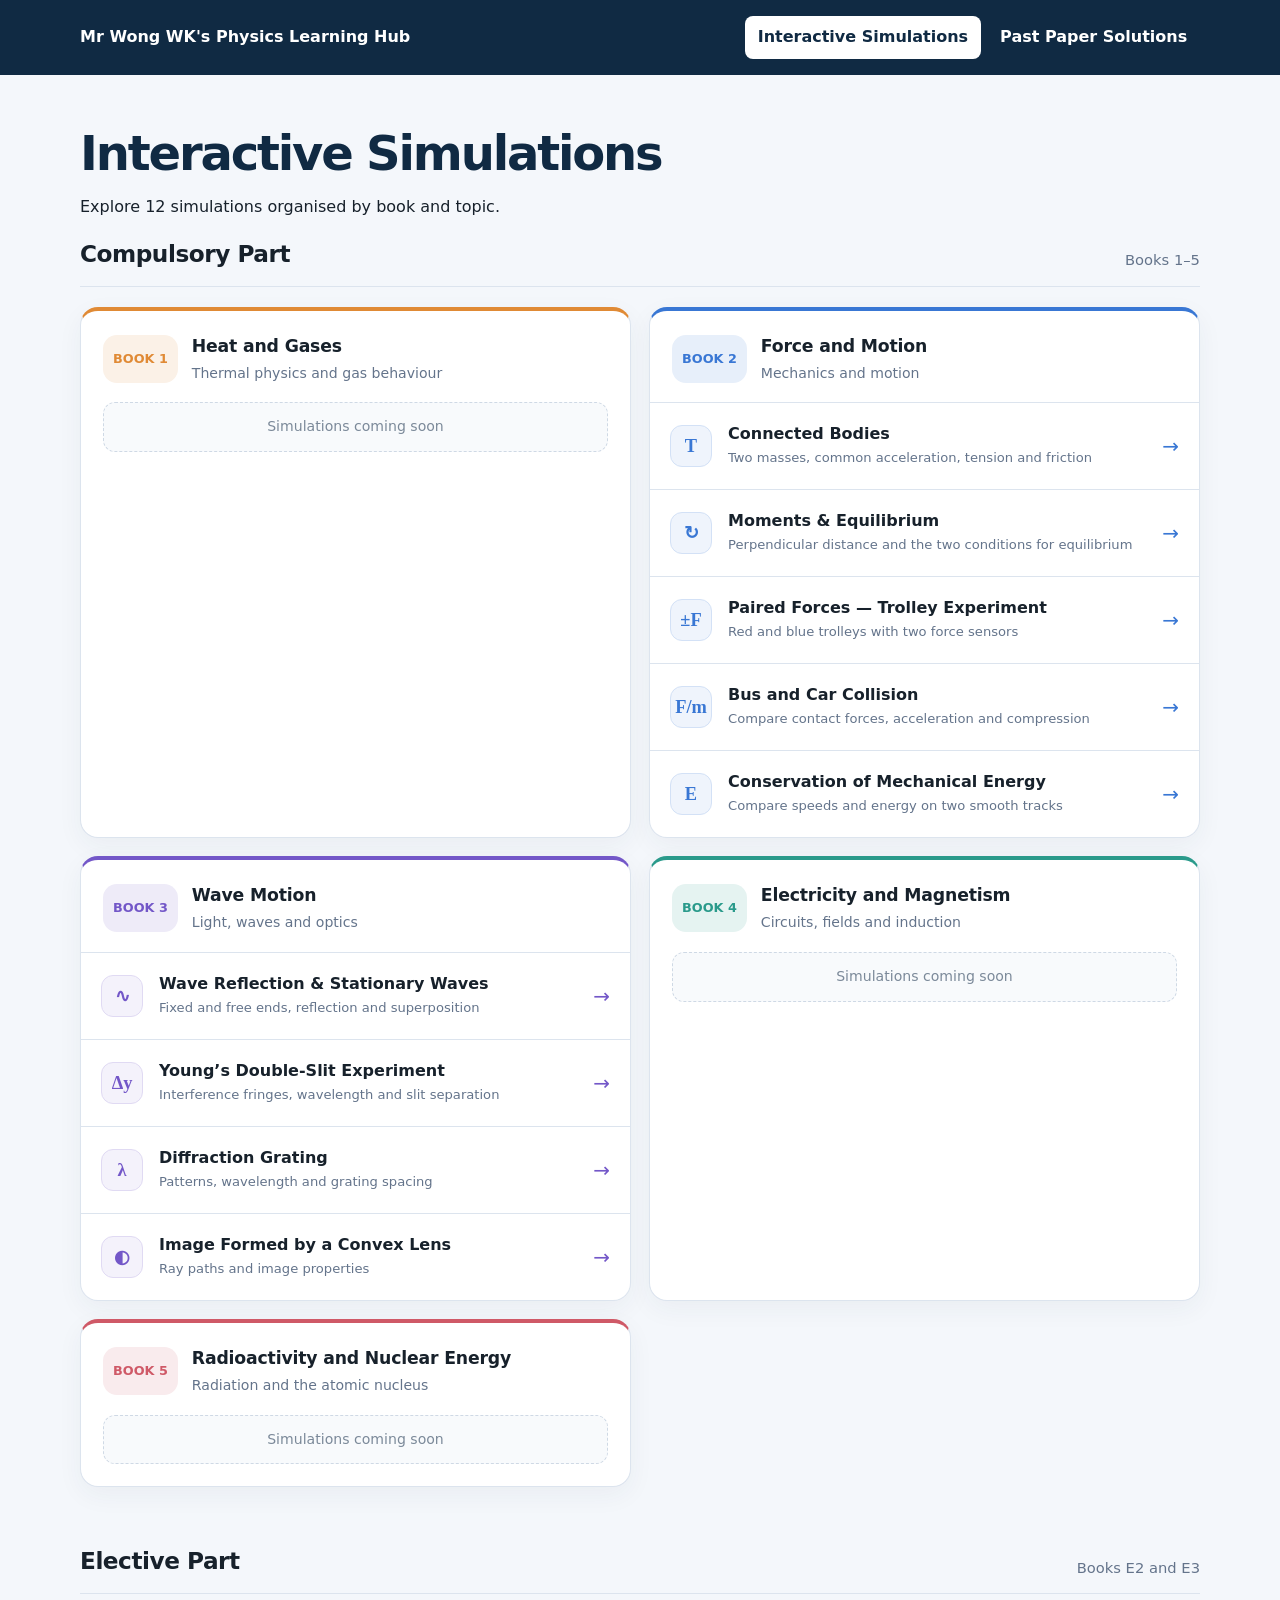
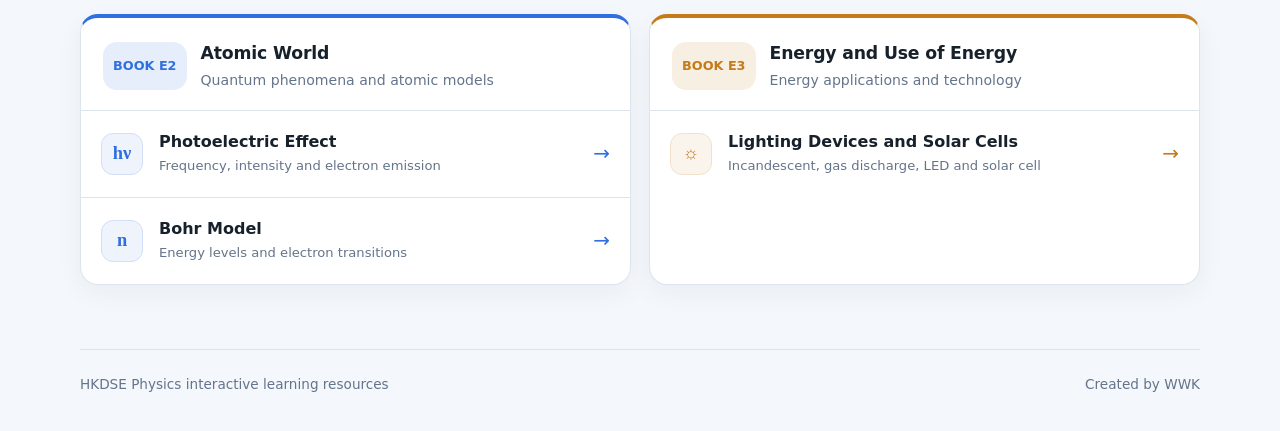
==== commit eb523bd8: "Add answer-only past paper lookup alongside 12 interactive simulations" ====
--- a/index.html
+++ b/index.html
@@ -189,7 +189,9 @@
 
     .book-code {
       display: grid;
-      flex: 0 0 48px;
+      flex: none;
+      padding-inline: 10px;
+      white-space: nowrap;
       height: 48px;
       place-items: center;
       border-radius: 14px;
@@ -271,26 +273,22 @@
       * { scroll-behavior: auto !important; transition: none !important; }
     }
   </style>
+<link rel="stylesheet" href="hub-header.css">
 </head>
 <body>
-  <header class="hero">
-    <div class="hero-inner">
-      <div class="topbar">
-        <div class="brand"><span class="brand-mark">φ</span><span>WWK Physics</span></div>
-        <div class="author">Created by WWK</div>
-      </div>
-      <p class="eyebrow">HKDSE learning resources</p>
-      <h1>Interactive Physics Simulations</h1>
-      <p class="intro">Explore physics concepts through focused, interactive models, organised according to Oxford Physics at Work for HKDSE.</p>
-      <div class="summary" aria-label="Collection summary">
-        <span>12 simulations</span>
-        <span>Core and elective topics</span>
-        <span>Works in a web browser</span>
-      </div>
-    </div>
-  </header>
+<header class="hub-header">
+  <div class="hub-inner">
+    <strong>Mr Wong WK's Physics Learning Hub</strong>
+    <nav aria-label="Main navigation">
+      <a href="index.html" aria-current="page">Interactive Simulations</a>
+      <a href="past-paper.html">Past Paper Solutions</a>
+    </nav>
+  </div>
+</header>
 
   <main>
+    <h1 style="color:#102a43;font-size:clamp(2rem,5vw,3rem)">Interactive Simulations</h1>
+    <p>Explore 12 simulations organised by book and topic.</p>
     <section class="part" aria-labelledby="core-heading">
       <div class="part-heading">
         <h2 id="core-heading">Compulsory Part</h2>
--- a/hub-header.css
+++ b/hub-header.css
@@ -0,0 +1,7 @@
+.hub-header {background:#102a43;color:white;padding:0;font:1rem/1.4 system-ui,sans-serif}
+.hub-inner {max-width:1152px;margin:auto;padding:1rem;display:flex;flex-wrap:wrap;align-items:center;justify-content:space-between;gap:.8rem}
+.hub-header nav {display:flex;gap:.4rem}
+.hub-header a {color:white;text-decoration:none;padding:.65rem .8rem;text-align:center;border-radius:.5rem;font-weight:650}
+.hub-header a[aria-current] {background:white;color:#102a43}
+.hub-header a:hover {text-decoration:underline}
+@media(max-width:600px){.hub-header nav {width:100%;display:grid;grid-template-columns:1fr 1fr}.hub-header a{align-content:center}}
